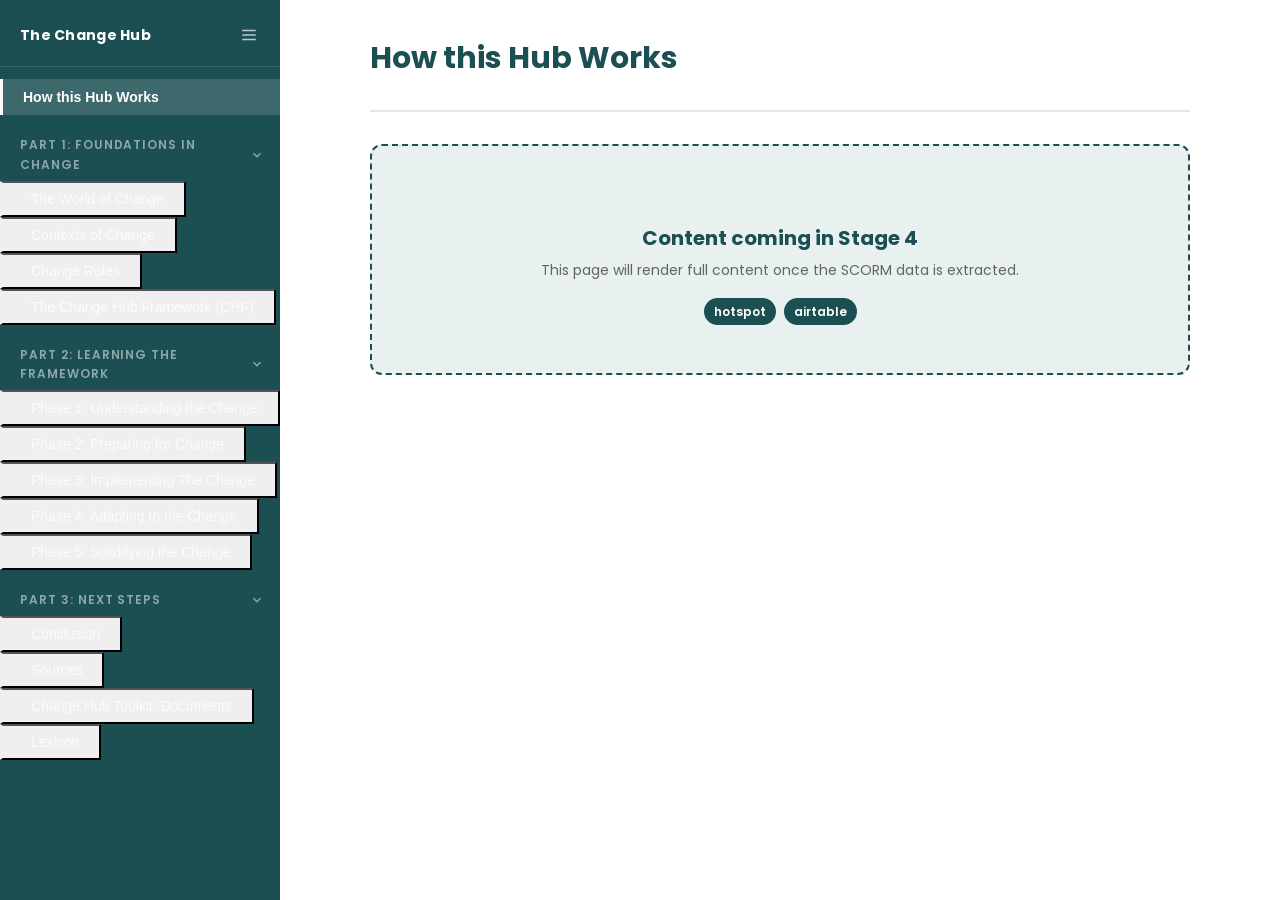
==== index.html @ b93d9b48 "Stage 1: working shell with sidebar nav and hash routing Builds the complete navigable shell: index." ====
<!DOCTYPE html>
<html lang="en">
<head>
  <meta charset="UTF-8">
  <meta name="viewport" content="width=device-width, initial-scale=1.0">
  <title>The Change Hub</title>
  <link rel="stylesheet" href="css/main.css">
</head>
<body>

  <div class="app-layout">

    <!-- Sidebar -->
    <aside class="sidebar" id="sidebar" aria-label="Course navigation">
      <div class="sidebar-header">
        <div class="sidebar-logo">
          <span class="sidebar-org-name">The Change Hub</span>
        </div>
        <button class="sidebar-toggle" id="sidebarToggle" aria-label="Toggle navigation" aria-expanded="true" aria-controls="sidebar">
          <svg viewBox="0 0 24 24" fill="none" stroke="currentColor" stroke-width="2" aria-hidden="true">
            <path d="M3 12h18M3 6h18M3 18h18"/>
          </svg>
        </button>
      </div>

      <nav class="sidebar-nav" id="sidebarNav">
        <!-- Populated by app.js -->
      </nav>
    </aside>

    <!-- Main content -->
    <main class="content-area" id="contentArea" tabindex="-1">
      <div class="content-pane" id="contentPane">
        <!-- Page content rendered here by router -->
        <div class="content-loading">Loading…</div>
      </div>
    </main>

  </div>

  <!-- Font: Poppins from bundled assets -->
  <style>
    @font-face {
      font-family: 'Poppins';
      src: url('the-change-hub-raw-XI9Ex8Dq/content/lib/fonts/Poppins-Regular.woff') format('woff');
      font-weight: 400; font-style: normal;
    }
    @font-face {
      font-family: 'Poppins';
      src: url('the-change-hub-raw-XI9Ex8Dq/content/lib/fonts/Poppins-SemiBold.woff') format('woff');
      font-weight: 600; font-style: normal;
    }
    @font-face {
      font-family: 'Poppins';
      src: url('the-change-hub-raw-XI9Ex8Dq/content/lib/fonts/Poppins-Bold.woff') format('woff');
      font-weight: 700; font-style: normal;
    }
    @font-face {
      font-family: 'Poppins';
      src: url('the-change-hub-raw-XI9Ex8Dq/content/lib/fonts/Poppins-Italic.woff') format('woff');
      font-weight: 400; font-style: italic;
    }
    @font-face {
      font-family: 'Inter';
      src: url('the-change-hub-raw-XI9Ex8Dq/content/lib/fonts/Inter-Regular.woff') format('woff');
      font-weight: 400; font-style: normal;
    }
    @font-face {
      font-family: 'Inter';
      src: url('the-change-hub-raw-XI9Ex8Dq/content/lib/fonts/Inter-Medium.woff') format('woff');
      font-weight: 500; font-style: normal;
    }
    @font-face {
      font-family: 'Inter';
      src: url('the-change-hub-raw-XI9Ex8Dq/content/lib/fonts/Inter-Bold.woff') format('woff');
      font-weight: 700; font-style: normal;
    }
  </style>

  <script src="js/app.js"></script>
</body>
</html>
---- css/main.css ----
/* =========================================================
   Design tokens — change these to rebrand
   ========================================================= */
:root {
  /* Brand */
  --color-accent:        #1c4f52;
  --color-accent-dark:   #163d40;
  --color-accent-light:  #e8f0f0;
  --color-accent-mid:    #2a6d72;

  /* Neutrals */
  --color-white:         #ffffff;
  --color-bg:            #f7f7f7;
  --color-surface:       #ffffff;
  --color-border:        #e6e6e6;
  --color-text:          #212121;
  --color-text-muted:    #636363;
  --color-text-light:    #9b9b9b;

  /* Typography */
  --font-body:           'Poppins', system-ui, sans-serif;
  --font-heading:        'Poppins', system-ui, sans-serif;
  --font-size-base:      1rem;
  --font-size-sm:        0.875rem;
  --font-size-xs:        0.75rem;
  --font-size-lg:        1.125rem;
  --font-size-xl:        1.25rem;
  --font-size-2xl:       1.5rem;
  --font-size-3xl:       1.875rem;
  --line-height-body:    1.65;
  --line-height-heading: 1.25;

  /* Layout */
  --sidebar-width:       280px;
  --sidebar-collapsed:   0px;
  --content-max-width:   820px;
  --block-padding:       2.5rem;
  --border-radius:       0.5rem;
  --border-radius-lg:    0.75rem;

  /* Transitions */
  --transition-fast:     150ms ease;
  --transition-base:     250ms ease;

  /* Shadows */
  --shadow-sm:           0 1px 3px rgba(0,0,0,0.08);
  --shadow-md:           0 4px 12px rgba(0,0,0,0.1);
}

/* =========================================================
   Reset & base
   ========================================================= */
*, *::before, *::after { box-sizing: border-box; margin: 0; padding: 0; }

html { font-size: 16px; scroll-behavior: smooth; }

body {
  font-family: var(--font-body);
  font-size: var(--font-size-base);
  color: var(--color-text);
  background: var(--color-bg);
  line-height: var(--line-height-body);
  -webkit-font-smoothing: antialiased;
}

/* =========================================================
   App layout — sidebar + content pane
   ========================================================= */
.app-layout {
  display: flex;
  min-height: 100vh;
}

/* =========================================================
   Sidebar
   ========================================================= */
.sidebar {
  width: var(--sidebar-width);
  min-width: var(--sidebar-width);
  background: var(--color-accent);
  color: var(--color-white);
  display: flex;
  flex-direction: column;
  height: 100vh;
  position: sticky;
  top: 0;
  overflow-y: auto;
  overflow-x: hidden;
  transition: width var(--transition-base), min-width var(--transition-base);
  z-index: 100;
  scrollbar-width: thin;
  scrollbar-color: rgba(255,255,255,0.2) transparent;
}

.sidebar::-webkit-scrollbar { width: 4px; }
.sidebar::-webkit-scrollbar-thumb { background: rgba(255,255,255,0.2); border-radius: 2px; }

.sidebar.collapsed {
  width: 0;
  min-width: 0;
  overflow: hidden;
}

/* Sidebar header */
.sidebar-header {
  display: flex;
  align-items: center;
  justify-content: space-between;
  padding: 1.25rem 1rem 1rem 1.25rem;
  border-bottom: 1px solid rgba(255,255,255,0.12);
  flex-shrink: 0;
  min-height: 64px;
}

.sidebar-logo {
  display: flex;
  align-items: center;
  gap: 0.625rem;
  overflow: hidden;
}

.sidebar-org-name {
  font-size: var(--font-size-sm);
  font-weight: 700;
  letter-spacing: 0.02em;
  white-space: nowrap;
  line-height: 1.3;
}

.sidebar-toggle {
  background: none;
  border: none;
  color: rgba(255,255,255,0.7);
  cursor: pointer;
  padding: 0.375rem;
  border-radius: var(--border-radius);
  flex-shrink: 0;
  display: flex;
  align-items: center;
  transition: color var(--transition-fast), background var(--transition-fast);
}
.sidebar-toggle:hover { color: white; background: rgba(255,255,255,0.1); }
.sidebar-toggle svg { width: 1.125rem; height: 1.125rem; }

/* Sidebar nav */
.sidebar-nav {
  padding: 0.75rem 0 2rem;
  flex: 1;
}

/* Standalone nav item (no section) */
.nav-standalone {
  display: flex;
  align-items: center;
  gap: 0.625rem;
  padding: 0.625rem 1.25rem;
  color: rgba(255,255,255,0.82);
  text-decoration: none;
  font-size: var(--font-size-sm);
  font-weight: 500;
  border-left: 3px solid transparent;
  transition: color var(--transition-fast), background var(--transition-fast), border-color var(--transition-fast);
  white-space: nowrap;
  overflow: hidden;
  cursor: pointer;
  background: none;
  border-top: none;
  border-right: none;
  border-bottom: none;
  width: 100%;
  text-align: left;
}
.nav-standalone:hover {
  color: white;
  background: rgba(255,255,255,0.1);
  border-left-color: rgba(255,255,255,0.4);
}
.nav-standalone.active {
  color: white;
  background: rgba(255,255,255,0.15);
  border-left-color: white;
  font-weight: 600;
}

/* Section group */
.nav-section {
  margin-top: 0.5rem;
}

.nav-section-header {
  display: flex;
  align-items: center;
  justify-content: space-between;
  padding: 0.75rem 1rem 0.375rem 1.25rem;
  color: rgba(255,255,255,0.5);
  font-size: var(--font-size-xs);
  font-weight: 600;
  text-transform: uppercase;
  letter-spacing: 0.08em;
  cursor: pointer;
  user-select: none;
}

.nav-section-header:hover { color: rgba(255,255,255,0.75); }

.nav-section-chevron {
  width: 0.875rem;
  height: 0.875rem;
  transition: transform var(--transition-fast);
  flex-shrink: 0;
}

.nav-section.collapsed .nav-section-chevron { transform: rotate(-90deg); }

.nav-section-items {
  overflow: hidden;
  transition: max-height var(--transition-base);
}

.nav-section.collapsed .nav-section-items { max-height: 0 !important; }

/* Nav leaf link */
.nav-link {
  display: block;
  padding: 0.5rem 1.25rem 0.5rem 1.75rem;
  color: rgba(255,255,255,0.78);
  text-decoration: none;
  font-size: var(--font-size-sm);
  font-weight: 400;
  border-left: 3px solid transparent;
  transition: color var(--transition-fast), background var(--transition-fast), border-color var(--transition-fast);
  white-space: nowrap;
  overflow: hidden;
  text-overflow: ellipsis;
  cursor: pointer;
}
.nav-link:hover {
  color: white;
  background: rgba(255,255,255,0.1);
  border-left-color: rgba(255,255,255,0.4);
}
.nav-link.active {
  color: white;
  background: rgba(255,255,255,0.15);
  border-left-color: white;
  font-weight: 600;
}

/* =========================================================
   Content area
   ========================================================= */
.content-area {
  flex: 1;
  min-width: 0;
  background: var(--color-white);
  display: flex;
  flex-direction: column;
}

.content-pane {
  flex: 1;
  padding: var(--block-padding);
  max-width: calc(var(--content-max-width) + var(--block-padding) * 2);
  width: 100%;
  margin: 0 auto;
}

.content-loading {
  padding: 3rem 0;
  text-align: center;
  color: var(--color-text-muted);
}

/* =========================================================
   Page content typography
   ========================================================= */
.page-header {
  margin-bottom: 2rem;
  padding-bottom: 1.5rem;
  border-bottom: 2px solid var(--color-border);
}

.page-title {
  font-family: var(--font-heading);
  font-size: var(--font-size-3xl);
  font-weight: 700;
  color: var(--color-accent);
  line-height: var(--line-height-heading);
  margin-bottom: 0.5rem;
}

.page-content h2 {
  font-size: var(--font-size-2xl);
  font-weight: 700;
  color: var(--color-accent);
  margin: 2rem 0 1rem;
  line-height: var(--line-height-heading);
}

.page-content h3 {
  font-size: var(--font-size-xl);
  font-weight: 600;
  color: var(--color-text);
  margin: 1.5rem 0 0.75rem;
}

.page-content p {
  margin-bottom: 1rem;
  line-height: var(--line-height-body);
}

.page-content p:last-child { margin-bottom: 0; }

.page-content ul, .page-content ol {
  padding-left: 1.5rem;
  margin-bottom: 1rem;
}

.page-content li { margin-bottom: 0.375rem; }

.page-content a {
  color: var(--color-accent);
  text-decoration: underline;
  text-underline-offset: 2px;
}
.page-content a:hover { color: var(--color-accent-dark); }

/* Placeholder pages */
.page-placeholder {
  background: var(--color-accent-light);
  border: 2px dashed var(--color-accent);
  border-radius: var(--border-radius-lg);
  padding: 3rem 2rem;
  text-align: center;
  color: var(--color-accent);
}
.page-placeholder h2 { font-size: var(--font-size-xl); margin-bottom: 0.5rem; }
.page-placeholder p { color: var(--color-text-muted); font-size: var(--font-size-sm); }
.interaction-list { margin-top: 1rem; display: flex; gap: 0.5rem; flex-wrap: wrap; justify-content: center; }
.interaction-badge {
  background: var(--color-accent);
  color: white;
  padding: 0.25rem 0.625rem;
  border-radius: 999px;
  font-size: var(--font-size-xs);
  font-weight: 600;
}

/* =========================================================
   Floating sidebar open button (when sidebar is collapsed)
   ========================================================= */
.sidebar-open-btn {
  display: none;
  position: fixed;
  top: 1rem;
  left: 1rem;
  z-index: 200;
  background: var(--color-accent);
  color: white;
  border: none;
  border-radius: var(--border-radius);
  padding: 0.5rem;
  cursor: pointer;
  box-shadow: var(--shadow-md);
  transition: background var(--transition-fast);
}
.sidebar-open-btn:hover { background: var(--color-accent-dark); }
.sidebar-open-btn svg { display: block; width: 1.25rem; height: 1.25rem; }

.sidebar.collapsed ~ .content-area .sidebar-open-btn,
.sidebar-open-btn.visible { display: flex; align-items: center; }

/* =========================================================
   Responsive
   ========================================================= */
@media (max-width: 768px) {
  .sidebar {
    position: fixed;
    height: 100vh;
    box-shadow: var(--shadow-md);
  }
  .content-area {
    margin-left: 0;
  }
  .content-pane {
    padding: 1.5rem 1.25rem;
  }
}
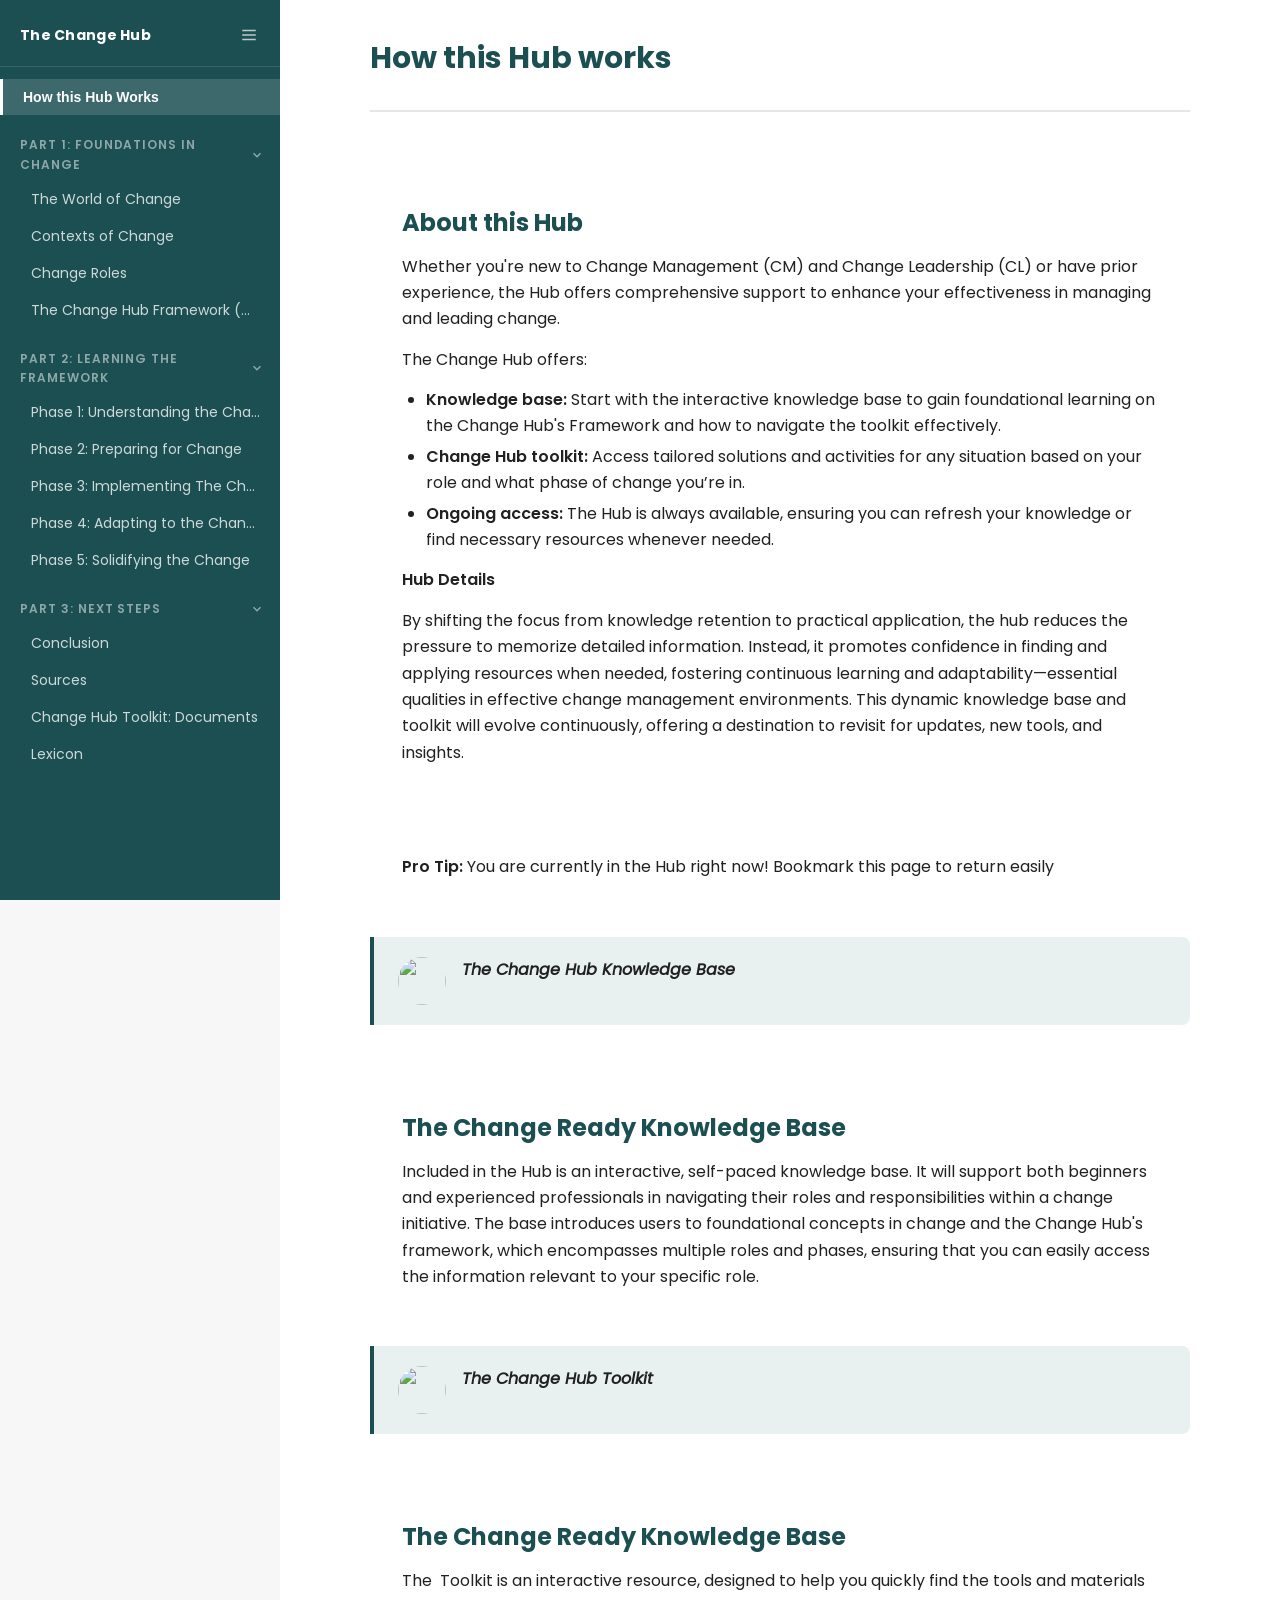
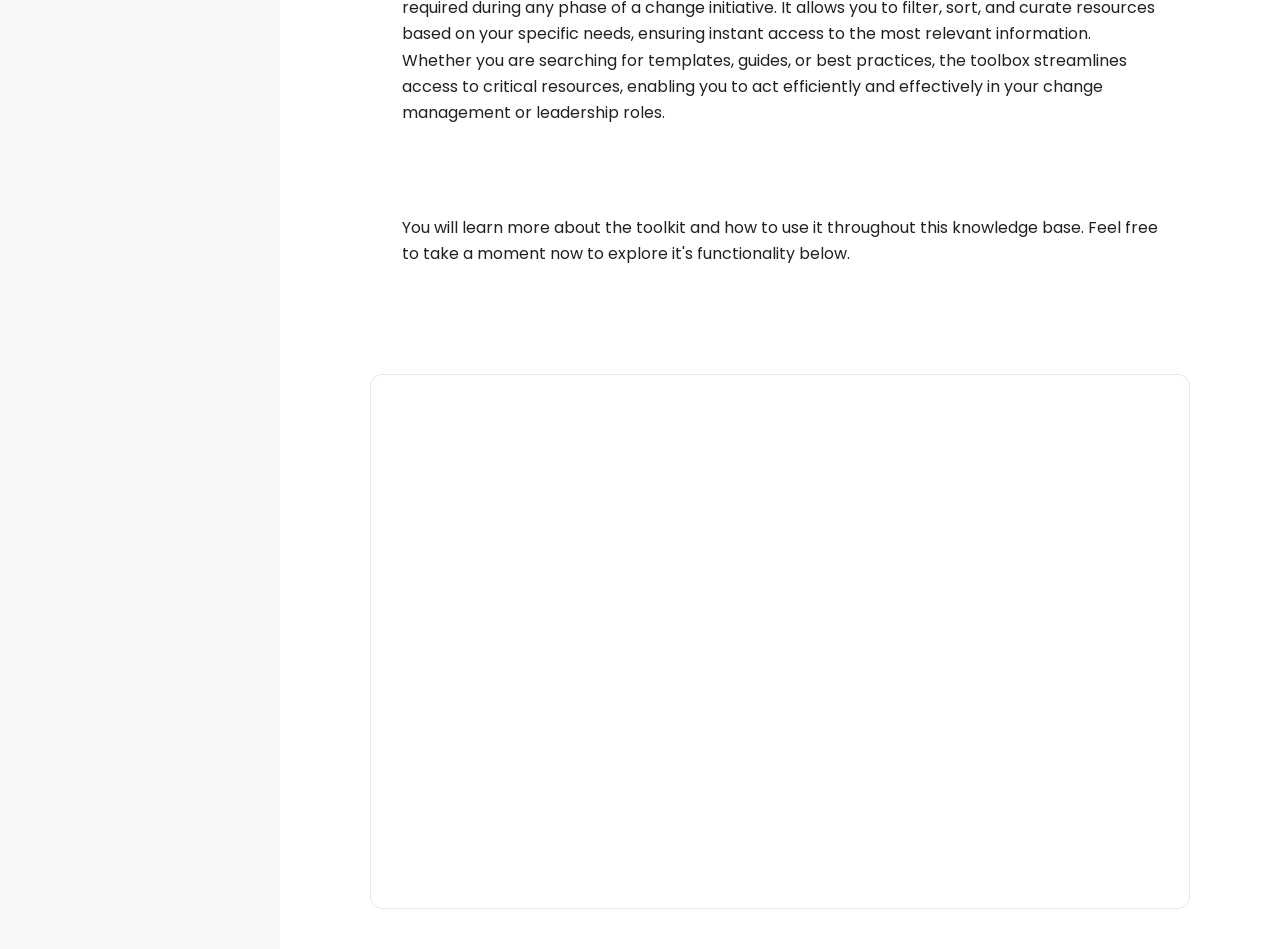
==== commit 54b48832: "Stage 3: add content renderer, CSS design system, and updated page JSON - Add js/renderer.js: modula" ====
--- a/index.html
+++ b/index.html
@@ -30,6 +30,12 @@
 
     <!-- Main content -->
     <main class="content-area" id="contentArea" tabindex="-1">
+      <!-- Floating button to reopen sidebar when collapsed -->
+      <button class="sidebar-open-btn" id="sidebarOpenBtn" aria-label="Open navigation" aria-controls="sidebar">
+        <svg viewBox="0 0 24 24" fill="none" stroke="currentColor" stroke-width="2" aria-hidden="true">
+          <path d="M3 12h18M3 6h18M3 18h18"/>
+        </svg>
+      </button>
       <div class="content-pane" id="contentPane">
         <!-- Page content rendered here by router -->
         <div class="content-loading">Loading…</div>
@@ -77,6 +83,7 @@
     }
   </style>
 
+  <script src="js/renderer.js"></script>
   <script src="js/app.js"></script>
 </body>
 </html>
--- a/css/main.css
+++ b/css/main.css
@@ -222,12 +222,19 @@
 /* Nav leaf link */
 .nav-link {
   display: block;
+  width: 100%;
+  text-align: left;
+  background: none;
+  border: none;
+  border-left: 3px solid transparent;
+  -webkit-appearance: none;
+  appearance: none;
   padding: 0.5rem 1.25rem 0.5rem 1.75rem;
   color: rgba(255,255,255,0.78);
   text-decoration: none;
+  font-family: var(--font-body);
   font-size: var(--font-size-sm);
   font-weight: 400;
-  border-left: 3px solid transparent;
   transition: color var(--transition-fast), background var(--transition-fast), border-color var(--transition-fast);
   white-space: nowrap;
   overflow: hidden;
@@ -363,12 +370,437 @@
   cursor: pointer;
   box-shadow: var(--shadow-md);
   transition: background var(--transition-fast);
+  align-items: center;
 }
 .sidebar-open-btn:hover { background: var(--color-accent-dark); }
 .sidebar-open-btn svg { display: block; width: 1.25rem; height: 1.25rem; }
-
-.sidebar.collapsed ~ .content-area .sidebar-open-btn,
-.sidebar-open-btn.visible { display: flex; align-items: center; }
+.sidebar-open-btn.visible { display: flex; }
+
+/* =========================================================
+   Content blocks — shared
+   ========================================================= */
+.page-content > * + * { margin-top: 1.5rem; }
+
+/* =========================================================
+   Text block
+   ========================================================= */
+.block-text { }
+.block-text--has-bg {
+  background-size: cover;
+  background-position: center;
+  padding: 2rem;
+  border-radius: var(--border-radius-lg);
+}
+.block-heading {
+  font-size: var(--font-size-2xl);
+  font-weight: 700;
+  color: var(--color-accent);
+  margin-bottom: 0.75rem;
+  line-height: var(--line-height-heading);
+}
+.block-body { line-height: var(--line-height-body); }
+.block-body p { margin-bottom: 0.875rem; }
+.block-body p:last-child { margin-bottom: 0; }
+.block-body ul, .block-body ol { padding-left: 1.5rem; margin-bottom: 0.875rem; }
+.block-body li { margin-bottom: 0.25rem; }
+.block-body strong { font-weight: 600; }
+.block-body a { color: var(--color-accent); text-underline-offset: 2px; }
+
+/* =========================================================
+   Quote block
+   ========================================================= */
+.block-quote {
+  border-left: 4px solid var(--color-accent);
+  padding: 1.25rem 1.5rem;
+  background: var(--color-accent-light);
+  border-radius: 0 var(--border-radius) var(--border-radius) 0;
+  display: flex;
+  gap: 1rem;
+  align-items: flex-start;
+}
+.block-quote__avatar {
+  width: 3rem;
+  height: 3rem;
+  border-radius: 50%;
+  object-fit: cover;
+  flex-shrink: 0;
+}
+.block-quote__text { font-style: italic; line-height: 1.6; }
+.block-quote__attribution {
+  display: block;
+  margin-top: 0.5rem;
+  font-style: normal;
+  font-size: var(--font-size-sm);
+  color: var(--color-text-muted);
+  font-weight: 600;
+}
+
+/* =========================================================
+   Image block
+   ========================================================= */
+.block-image {
+  margin: 0;
+  border-radius: var(--border-radius);
+  overflow: hidden;
+}
+.block-image img {
+  width: 100%;
+  height: auto;
+  display: block;
+}
+.block-image figcaption {
+  font-size: var(--font-size-sm);
+  color: var(--color-text-muted);
+  padding: 0.5rem 0;
+  line-height: 1.4;
+}
+
+/* =========================================================
+   List block
+   ========================================================= */
+.block-list {
+  padding-left: 1.5rem;
+  line-height: var(--line-height-body);
+}
+.block-list li { margin-bottom: 0.375rem; }
+.block-list--checkboxes { list-style: none; padding-left: 0; }
+.block-list--checkboxes li::before { content: '✓ '; color: var(--color-accent); font-weight: 700; }
+
+/* =========================================================
+   Divider
+   ========================================================= */
+.block-divider {
+  border: none;
+  border-top: 2px solid var(--color-border);
+  margin: 2rem 0;
+}
+
+/* =========================================================
+   Attachment (download button)
+   ========================================================= */
+.block-attachment { display: flex; flex-direction: column; gap: 0.5rem; }
+.attachment-btn {
+  display: flex;
+  align-items: center;
+  gap: 0.75rem;
+  padding: 0.75rem 1rem;
+  background: var(--color-surface);
+  border: 1px solid var(--color-border);
+  border-radius: var(--border-radius);
+  color: var(--color-text);
+  text-decoration: none;
+  font-size: var(--font-size-sm);
+  transition: background var(--transition-fast), border-color var(--transition-fast);
+  cursor: pointer;
+}
+.attachment-btn:hover {
+  background: var(--color-accent-light);
+  border-color: var(--color-accent);
+  color: var(--color-accent);
+}
+.attachment-btn__icon {
+  background: var(--color-accent);
+  color: white;
+  font-size: var(--font-size-xs);
+  font-weight: 700;
+  padding: 0.2rem 0.4rem;
+  border-radius: 3px;
+  flex-shrink: 0;
+  min-width: 2.5rem;
+  text-align: center;
+}
+.attachment-btn__name { flex: 1; overflow: hidden; text-overflow: ellipsis; white-space: nowrap; }
+.attachment-btn__dl { width: 1rem; height: 1rem; flex-shrink: 0; color: var(--color-text-muted); }
+
+/* =========================================================
+   Airtable iframe
+   ========================================================= */
+.block-airtable {
+  border-radius: var(--border-radius-lg);
+  overflow: hidden;
+  border: 1px solid var(--color-border);
+}
+.block-airtable iframe { display: block; }
+
+/* =========================================================
+   Tabs
+   ========================================================= */
+.block-tabs {
+  border: 1px solid var(--color-border);
+  border-radius: var(--border-radius-lg);
+  overflow: hidden;
+}
+.tabs-bar {
+  display: flex;
+  background: var(--color-bg);
+  border-bottom: 1px solid var(--color-border);
+  overflow-x: auto;
+  scrollbar-width: none;
+}
+.tabs-bar::-webkit-scrollbar { display: none; }
+.tabs-tab {
+  flex-shrink: 0;
+  padding: 0.75rem 1.25rem;
+  background: none;
+  border: none;
+  border-bottom: 3px solid transparent;
+  font-family: var(--font-body);
+  font-size: var(--font-size-sm);
+  font-weight: 500;
+  color: var(--color-text-muted);
+  cursor: pointer;
+  transition: color var(--transition-fast), border-color var(--transition-fast);
+  white-space: nowrap;
+}
+.tabs-tab:hover { color: var(--color-accent); }
+.tabs-tab.active {
+  color: var(--color-accent);
+  border-bottom-color: var(--color-accent);
+  font-weight: 600;
+}
+.tabs-panels { padding: 1.5rem; }
+.tabs-panel { display: none; }
+.tabs-panel.active { display: block; }
+.tabs-panel__image { width: 100%; border-radius: var(--border-radius); margin-bottom: 1rem; }
+.tabs-panel__body { line-height: var(--line-height-body); }
+.tabs-panel__body p { margin-bottom: 0.75rem; }
+
+/* =========================================================
+   Accordion
+   ========================================================= */
+.block-accordion {
+  border: 1px solid var(--color-border);
+  border-radius: var(--border-radius-lg);
+  overflow: hidden;
+}
+.accordion-item { border-bottom: 1px solid var(--color-border); }
+.accordion-item:last-child { border-bottom: none; }
+.accordion-trigger {
+  width: 100%;
+  display: flex;
+  align-items: center;
+  justify-content: space-between;
+  gap: 1rem;
+  padding: 1rem 1.25rem;
+  background: none;
+  border: none;
+  font-family: var(--font-body);
+  font-size: var(--font-size-base);
+  font-weight: 600;
+  color: var(--color-text);
+  cursor: pointer;
+  text-align: left;
+  transition: background var(--transition-fast);
+}
+.accordion-trigger:hover { background: var(--color-bg); }
+.accordion-item.open .accordion-trigger { color: var(--color-accent); }
+.accordion-trigger__label { flex: 1; }
+.accordion-trigger__chevron {
+  width: 1.125rem;
+  height: 1.125rem;
+  flex-shrink: 0;
+  transition: transform var(--transition-fast);
+  color: var(--color-text-muted);
+}
+.accordion-item.open .accordion-trigger__chevron { transform: rotate(180deg); color: var(--color-accent); }
+.accordion-body {
+  padding: 0 1.25rem;
+  transition: max-height 0.25s ease, padding 0.25s ease;
+  overflow: hidden;
+  line-height: var(--line-height-body);
+}
+.accordion-item.open .accordion-body { padding: 0 1.25rem 1.25rem; }
+.accordion-body p { margin-bottom: 0.75rem; }
+.accordion-body p:last-child { margin-bottom: 0; }
+
+/* =========================================================
+   Flashcard
+   ========================================================= */
+.block-flashcards {
+  display: grid;
+  grid-template-columns: repeat(auto-fill, minmax(200px, 1fr));
+  gap: 1rem;
+}
+.flashcard {
+  height: 220px;
+  perspective: 1000px;
+  cursor: pointer;
+  border-radius: var(--border-radius-lg);
+}
+.flashcard__inner {
+  position: relative;
+  width: 100%;
+  height: 100%;
+  transition: transform 0.5s;
+  transform-style: preserve-3d;
+}
+.flashcard.flipped .flashcard__inner { transform: rotateY(180deg); }
+.flashcard__face {
+  position: absolute;
+  inset: 0;
+  border-radius: var(--border-radius-lg);
+  backface-visibility: hidden;
+  -webkit-backface-visibility: hidden;
+  display: flex;
+  align-items: center;
+  justify-content: center;
+  padding: 1rem;
+  background: var(--color-accent);
+  background-size: cover;
+  background-position: center;
+  overflow: hidden;
+}
+.flashcard__face--back {
+  background: var(--color-accent-dark);
+  transform: rotateY(180deg);
+}
+.flashcard__text {
+  color: white;
+  text-align: center;
+  font-size: var(--font-size-sm);
+  line-height: 1.4;
+  overflow-y: auto;
+}
+.flashcard__text p { margin-bottom: 0.5rem; }
+
+/* =========================================================
+   Carousel
+   ========================================================= */
+.block-carousel {
+  border: 1px solid var(--color-border);
+  border-radius: var(--border-radius-lg);
+  overflow: hidden;
+}
+.carousel-track { position: relative; }
+.carousel-slide { display: none; padding: 2rem; }
+.carousel-slide.active { display: block; }
+.carousel-slide__image {
+  width: 100%;
+  border-radius: var(--border-radius);
+  margin-bottom: 1rem;
+}
+.carousel-slide__title {
+  font-size: var(--font-size-xl);
+  font-weight: 700;
+  color: var(--color-accent);
+  margin-bottom: 0.75rem;
+}
+.carousel-slide__body { line-height: var(--line-height-body); }
+.carousel-slide__body p { margin-bottom: 0.75rem; }
+.carousel-controls {
+  display: flex;
+  align-items: center;
+  gap: 1rem;
+  padding: 0.75rem 1.5rem;
+  background: var(--color-bg);
+  border-top: 1px solid var(--color-border);
+}
+.carousel-btn {
+  background: none;
+  border: 1px solid var(--color-border);
+  border-radius: var(--border-radius);
+  color: var(--color-text-muted);
+  cursor: pointer;
+  padding: 0.375rem;
+  display: flex;
+  transition: color var(--transition-fast), border-color var(--transition-fast);
+}
+.carousel-btn:hover { color: var(--color-accent); border-color: var(--color-accent); }
+.carousel-btn svg { width: 1rem; height: 1rem; }
+.carousel-dots { display: flex; gap: 0.375rem; flex: 1; justify-content: center; }
+.carousel-dot {
+  width: 0.5rem;
+  height: 0.5rem;
+  border-radius: 50%;
+  background: var(--color-border);
+  border: none;
+  cursor: pointer;
+  padding: 0;
+  transition: background var(--transition-fast);
+}
+.carousel-dot.active { background: var(--color-accent); }
+.carousel-counter {
+  text-align: center;
+  font-size: var(--font-size-xs);
+  color: var(--color-text-muted);
+  padding: 0.25rem 1rem 0.75rem;
+  background: var(--color-bg);
+}
+
+/* =========================================================
+   Hotspot map
+   ========================================================= */
+.block-hotspot { margin: 1.5rem 0; }
+.hotspot-image-wrap {
+  position: relative;
+  display: inline-block;
+  width: 100%;
+}
+.hotspot-image { width: 100%; height: auto; display: block; border-radius: var(--border-radius-lg); }
+.hotspot-pin {
+  position: absolute;
+  transform: translate(-50%, -50%);
+  width: 2rem;
+  height: 2rem;
+  border-radius: 50%;
+  background: var(--color-accent);
+  color: white;
+  border: 2px solid white;
+  box-shadow: 0 2px 8px rgba(0,0,0,0.3);
+  font-size: var(--font-size-xs);
+  font-weight: 700;
+  cursor: pointer;
+  display: flex;
+  align-items: center;
+  justify-content: center;
+  z-index: 10;
+  transition: background var(--transition-fast), transform var(--transition-fast);
+}
+.hotspot-pin:hover, .hotspot-pin.active {
+  background: var(--color-accent-dark);
+  transform: translate(-50%, -50%) scale(1.15);
+}
+.hotspot-popup {
+  position: absolute;
+  z-index: 20;
+  background: white;
+  border: 1px solid var(--color-border);
+  border-radius: var(--border-radius-lg);
+  box-shadow: var(--shadow-md);
+  width: 260px;
+  max-width: calc(100vw - 2rem);
+  top: calc(100% + 0.5rem);
+  left: 50%;
+  transform: translateX(-50%);
+}
+.hotspot-popup.popup--left { left: auto; right: 0; transform: none; }
+.hotspot-popup__header {
+  display: flex;
+  align-items: center;
+  justify-content: space-between;
+  padding: 0.75rem 1rem 0.5rem;
+  border-bottom: 1px solid var(--color-border);
+  font-size: var(--font-size-sm);
+  color: var(--color-accent);
+}
+.hotspot-popup__close {
+  background: none;
+  border: none;
+  cursor: pointer;
+  font-size: 1.25rem;
+  color: var(--color-text-muted);
+  line-height: 1;
+  padding: 0;
+}
+.hotspot-popup__body {
+  padding: 0.75rem 1rem;
+  font-size: var(--font-size-sm);
+  line-height: 1.55;
+  max-height: 200px;
+  overflow-y: auto;
+}
+.hotspot-popup__body p { margin-bottom: 0.5rem; }
+.hotspot-popup__body p:last-child { margin-bottom: 0; }
 
 /* =========================================================
    Responsive
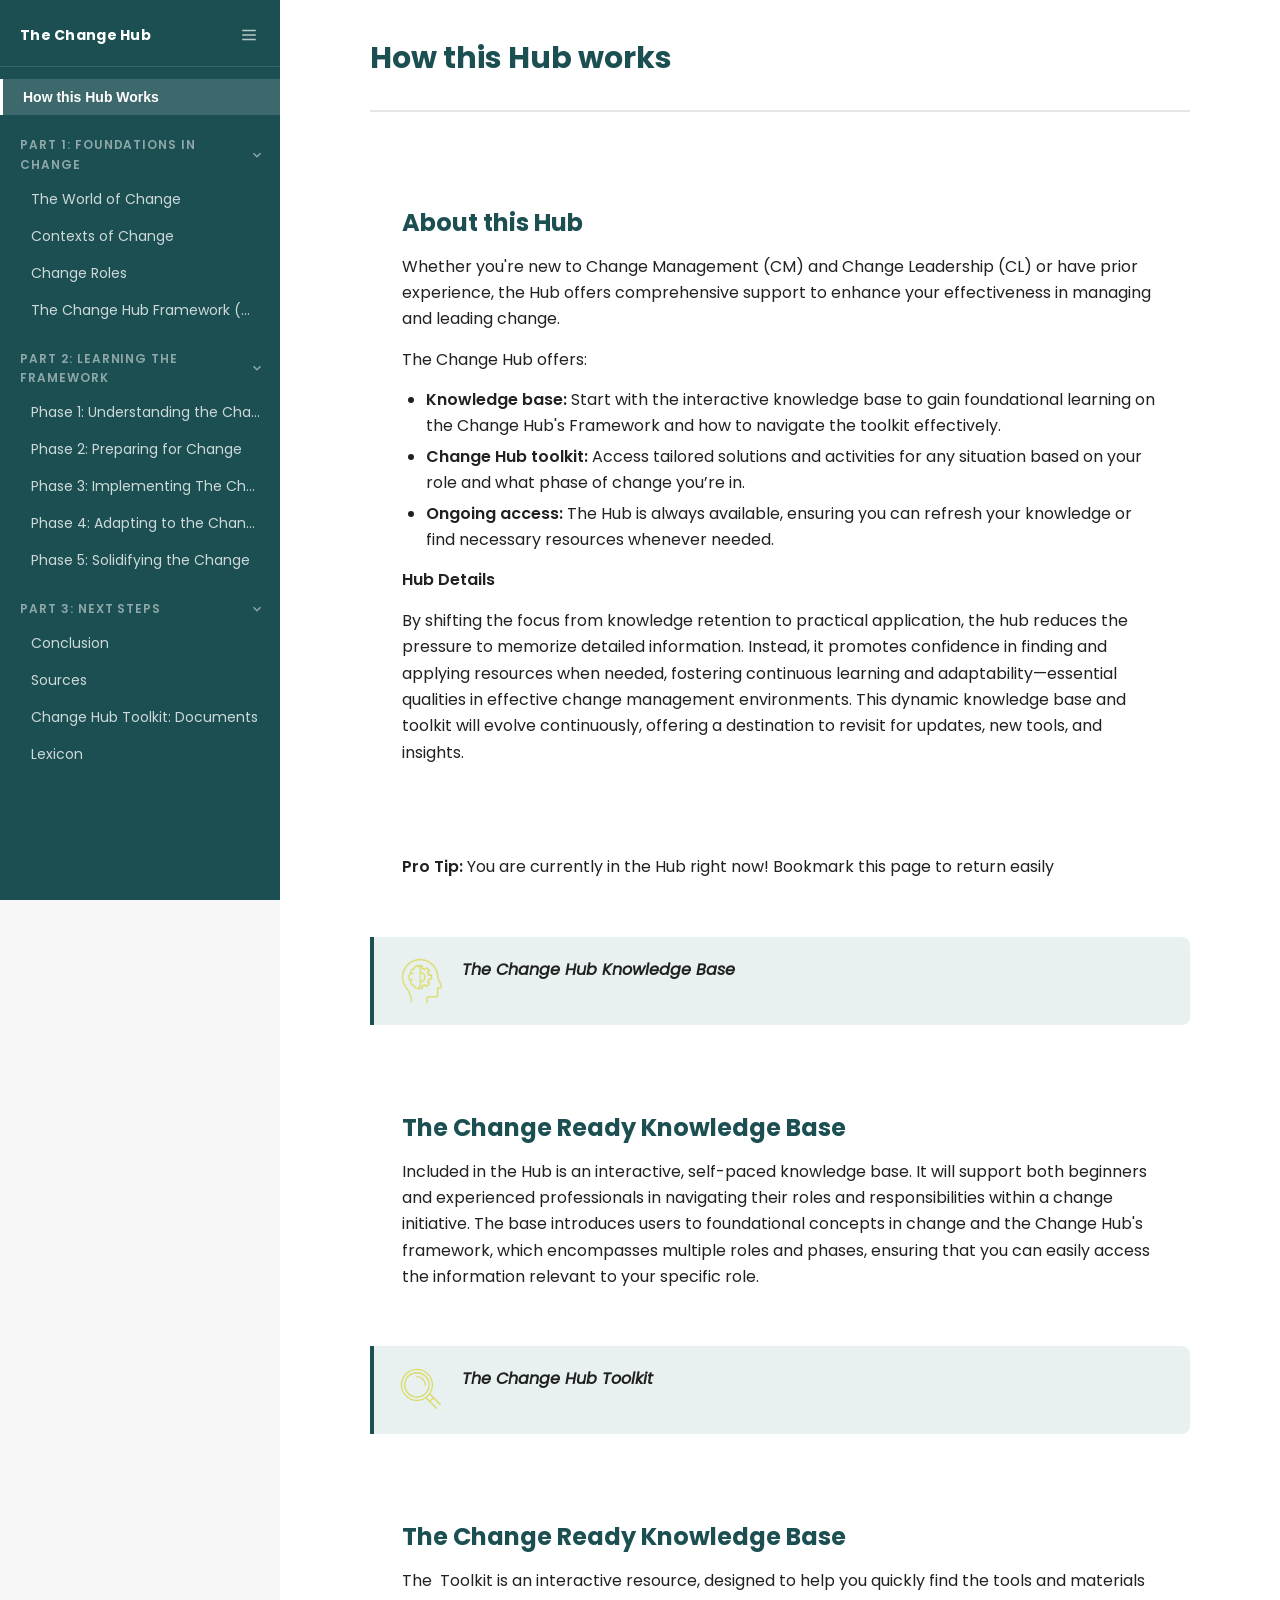
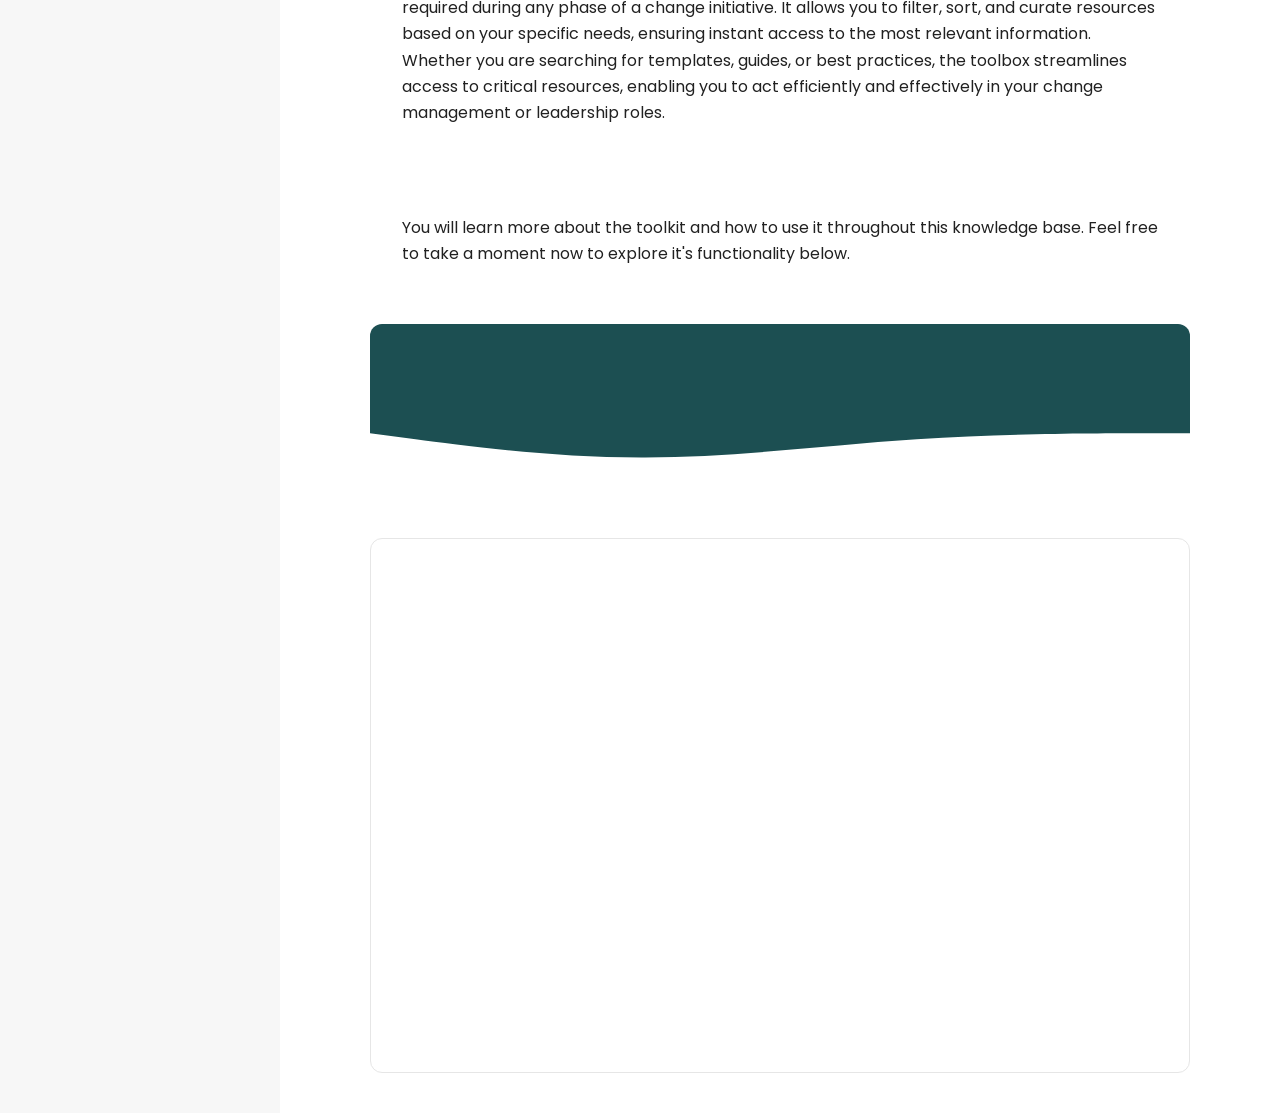
==== commit 8cc50d16: "Stage 4-6: content audit, toolkit styling, white-label config system Stage 4 — Content: - Fix headin" ====
--- a/index.html
+++ b/index.html
@@ -14,7 +14,8 @@
     <aside class="sidebar" id="sidebar" aria-label="Course navigation">
       <div class="sidebar-header">
         <div class="sidebar-logo">
-          <span class="sidebar-org-name">The Change Hub</span>
+          <img id="sidebarLogoImg" class="sidebar-logo-img" src="" alt="" hidden>
+          <span id="sidebarOrgName" class="sidebar-org-name">The Change Hub</span>
         </div>
         <button class="sidebar-toggle" id="sidebarToggle" aria-label="Toggle navigation" aria-expanded="true" aria-controls="sidebar">
           <svg viewBox="0 0 24 24" fill="none" stroke="currentColor" stroke-width="2" aria-hidden="true">
@@ -83,6 +84,7 @@
     }
   </style>
 
+  <script src="js/config.js"></script>
   <script src="js/renderer.js"></script>
   <script src="js/app.js"></script>
 </body>
--- a/css/main.css
+++ b/css/main.css
@@ -117,6 +117,13 @@
   align-items: center;
   gap: 0.625rem;
   overflow: hidden;
+}
+.sidebar-logo-img {
+  width: 2rem;
+  height: 2rem;
+  object-fit: contain;
+  flex-shrink: 0;
+  border-radius: 4px;
 }
 
 .sidebar-org-name {
@@ -405,6 +412,26 @@
 .block-body li { margin-bottom: 0.25rem; }
 .block-body strong { font-weight: 600; }
 .block-body a { color: var(--color-accent); text-underline-offset: 2px; }
+/* Tables (from Rise text/table blocks) */
+.block-body table {
+  width: 100%;
+  border-collapse: collapse;
+  font-size: var(--font-size-sm);
+  margin-bottom: 0.875rem;
+}
+.block-body th, .block-body td {
+  border: 1px solid var(--color-border);
+  padding: 0.5rem 0.75rem;
+  text-align: left;
+  vertical-align: top;
+}
+.block-body th {
+  background: var(--color-accent);
+  color: white;
+  font-weight: 600;
+}
+.block-body tr:nth-child(even) td { background: var(--color-bg); }
+.rise-table-wrap { overflow-x: auto; }
 
 /* =========================================================
    Quote block
@@ -474,6 +501,22 @@
   border-top: 2px solid var(--color-border);
   margin: 2rem 0;
 }
+
+/* =========================================================
+   Toolkit page — category label headings
+   ========================================================= */
+.page--toolkit-documents .block-heading {
+  font-size: var(--font-size-sm);
+  font-weight: 700;
+  letter-spacing: 0.06em;
+  text-transform: uppercase;
+  color: var(--color-text-muted);
+  margin-top: 2rem;
+  margin-bottom: 0.25rem;
+  padding-bottom: 0.5rem;
+  border-bottom: 1px solid var(--color-border);
+}
+.page--toolkit-documents .block-text:first-child .block-heading { margin-top: 0; }
 
 /* =========================================================
    Attachment (download button)
